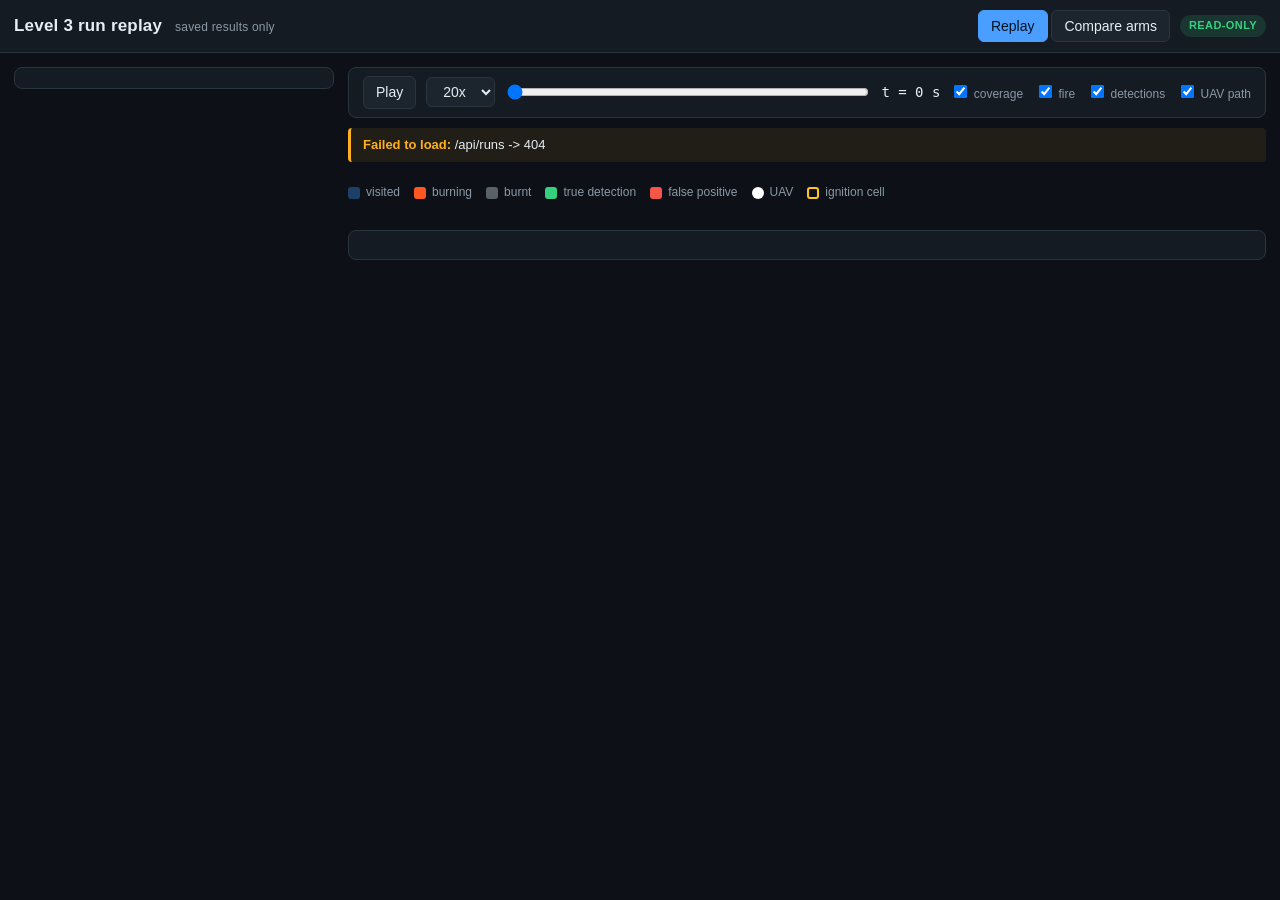
==== dashboard/static/replay.html @ 6fa2064e "Add read-only Level 3 replay dashboard for saved pilot runs Lists completed/interrupted/not-run runs" ====
<!doctype html>
<html lang="en">
  <head>
    <meta charset="utf-8" />
    <meta name="viewport" content="width=device-width, initial-scale=1" />
    <title>Level 3 Run Replay</title>
    <link rel="stylesheet" href="style.css" />
    <link rel="stylesheet" href="replay.css" />
  </head>
  <body>
    <header>
      <h1>Level 3 run replay <small>saved results only</small></h1>
      <div class="head-right">
        <nav class="tabs">
          <button id="tab-replay" class="on">Replay</button>
          <button id="tab-compare">Compare arms</button>
        </nav>
        <span class="badge badge-ok">read-only</span>
      </div>
    </header>

    <div class="layout">
      <aside id="runlist" class="panel"></aside>

      <section id="stage">
        <div class="panel controls">
          <button id="play">Play</button>
          <select id="speed">
            <option value="5">5x</option>
            <option value="20" selected>20x</option>
            <option value="60">60x</option>
          </select>
          <input id="slider" type="range" min="0" max="600" step="1" value="0" />
          <span id="clock" class="mono">t = 0 s</span>
          <span class="layers">
            <label><input type="checkbox" id="l-cov" checked /> coverage</label>
            <label><input type="checkbox" id="l-fire" checked /> fire</label>
            <label><input type="checkbox" id="l-det" checked /> detections</label>
            <label><input type="checkbox" id="l-trail" checked /> UAV path</label>
          </span>
        </div>
        <div id="notice"></div>
        <div id="maps"></div>
        <div class="legend">
          <span><i class="sw sw-visited"></i>visited</span>
          <span><i class="sw sw-burning"></i>burning</span>
          <span><i class="sw sw-burnt"></i>burnt</span>
          <span><i class="sw" style="background:#35d07f"></i>true detection</span>
          <span><i class="sw" style="background:#f4564a"></i>false positive</span>
          <span><i class="sw" style="background:#fff;border-radius:50%"></i>UAV</span>
          <span><i class="sw" style="border:2px solid #ffc61a;background:none"></i>ignition cell</span>
        </div>
        <div id="summary"></div>
        <div id="charts"></div>
        <div id="dets" class="panel"></div>
      </section>
    </div>
    <script src="replay.js"></script>
  </body>
</html>
---- dashboard/static/style.css ----
/* dashboard/static/style.css
   Dark, high-contrast, projector-friendly. Everything sizes off the two
   custom properties below, so a demo room with a bad projector is one edit
   away from readable. */

:root {
  --bg: #0d1117;
  --panel: #151b23;
  --panel-2: #1c242e;
  --line: #2b3540;
  --ink: #e6edf3;
  --ink-dim: #8b98a5;

  --visited: #2d6fb5;
  --traverse: #4a9eff;
  --burning: #ff5722;
  --burnt: #5a6169;
  --belief: #ffc61a;
  --drone: #35d07f;
  --bad: #f4564a;
  --warn: #ffb020;

  --pad: 14px;
  --radius: 8px;
}

* {
  box-sizing: border-box;
}

body {
  margin: 0;
  background: var(--bg);
  color: var(--ink);
  font:
    14px/1.45 -apple-system,
    BlinkMacSystemFont,
    "Segoe UI",
    Roboto,
    sans-serif;
}

.mono,
.feed,
.fleet-row .kv {
  font-family: ui-monospace, SFMono-Regular, Menlo, monospace;
}

/* ---------- header ---------- */
header {
  display: flex;
  align-items: center;
  justify-content: space-between;
  gap: var(--pad);
  padding: 10px var(--pad);
  background: var(--panel);
  border-bottom: 1px solid var(--line);
}
header h1 {
  margin: 0;
  font-size: 17px;
  font-weight: 600;
  letter-spacing: 0.2px;
}
.head-right {
  display: flex;
  align-items: center;
  gap: 10px;
}

.badge {
  font-size: 11px;
  font-weight: 600;
  letter-spacing: 0.4px;
  padding: 3px 9px;
  border-radius: 999px;
  text-transform: uppercase;
}
.badge-ok {
  background: rgba(53, 208, 127, 0.15);
  color: var(--drone);
}
.badge-bad {
  background: rgba(244, 86, 74, 0.15);
  color: var(--bad);
}
.badge-warn {
  background: rgba(255, 176, 32, 0.16);
  color: var(--warn);
}

/* ---------- layout ---------- */
main {
  display: grid;
  grid-template-columns: minmax(420px, 1fr) minmax(320px, 420px);
  gap: var(--pad);
  padding: var(--pad);
  align-items: start;
}
@media (max-width: 900px) {
  main {
    grid-template-columns: 1fr;
  }
}

.panel {
  background: var(--panel);
  border: 1px solid var(--line);
  border-radius: var(--radius);
  padding: var(--pad);
}
.side {
  display: flex;
  flex-direction: column;
  gap: var(--pad);
}

.panel-head {
  display: flex;
  align-items: center;
  justify-content: space-between;
  margin-bottom: 10px;
}
.panel-head h2 {
  margin: 0;
  font-size: 12px;
  font-weight: 600;
  text-transform: uppercase;
  letter-spacing: 0.8px;
  color: var(--ink-dim);
}

/* ---------- map ---------- */
canvas#map {
  width: 100%;
  height: auto;
  display: block;
  background: #05080c;
  border: 1px solid var(--line);
  border-radius: 4px;
  image-rendering: pixelated;
}
.layers {
  display: flex;
  gap: 12px;
  font-size: 12px;
  color: var(--ink-dim);
}
.layers label {
  cursor: pointer;
  user-select: none;
}

.legend {
  display: flex;
  flex-wrap: wrap;
  gap: 14px;
  margin-top: 10px;
  font-size: 12px;
  color: var(--ink-dim);
}
.legend span {
  display: flex;
  align-items: center;
  gap: 6px;
}
.sw {
  width: 12px;
  height: 12px;
  border-radius: 3px;
  display: inline-block;
}
.sw-visited {
  background: var(--visited);
  opacity: 0.5;
}
.sw-traverse {
  background: var(--traverse);
  opacity: 0.75;
}
.sw-burning {
  background: var(--burning);
}
.sw-burnt {
  background: var(--burnt);
}
.sw-belief {
  background: var(--belief);
  opacity: 0.7;
}
.sw-drone {
  background: var(--drone);
  border-radius: 50%;
}

.stats {
  display: grid;
  grid-template-columns: repeat(auto-fit, minmax(105px, 1fr));
  gap: 8px;
  margin-top: 12px;
}
.stat {
  background: var(--panel-2);
  border-radius: 6px;
  padding: 8px 10px;
}
.stat .k {
  font-size: 10px;
  text-transform: uppercase;
  letter-spacing: 0.6px;
  color: var(--ink-dim);
}
.stat .v {
  font-size: 19px;
  font-weight: 600;
  font-variant-numeric: tabular-nums;
}

/* ---------- perception ---------- */
.perception .big {
  display: flex;
  align-items: baseline;
  justify-content: space-between;
  padding: 7px 0;
  border-bottom: 1px solid var(--line);
}
.perception .big:last-child {
  border-bottom: 0;
}
.perception .label {
  color: var(--ink-dim);
  font-size: 13px;
}
.perception .value {
  font-size: 26px;
  font-weight: 700;
  font-variant-numeric: tabular-nums;
}
.value.smoke {
  color: var(--belief);
}
.value.fire {
  color: var(--burning);
}
.value.dim {
  color: var(--ink-dim);
}

.bar {
  height: 5px;
  background: var(--panel-2);
  border-radius: 3px;
  overflow: hidden;
  margin-top: 3px;
}
.bar > i {
  display: block;
  height: 100%;
  transition: width 0.25s ease;
}

/* ---------- feed ---------- */
.feed {
  max-height: 190px;
  overflow-y: auto;
  font-size: 12px;
}
.feed .row {
  display: flex;
  gap: 8px;
  align-items: center;
  padding: 4px 0;
  border-bottom: 1px solid var(--line);
}
.feed .row:last-child {
  border-bottom: 0;
}
.feed .t {
  color: var(--ink-dim);
  min-width: 52px;
}
.tick {
  color: var(--drone);
}
.cross {
  color: var(--bad);
}

/* ---------- fleet ---------- */
.fleet-row {
  background: var(--panel-2);
  border-radius: 6px;
  padding: 9px 10px;
  margin-bottom: 8px;
  border-left: 3px solid var(--drone);
}
.fleet-row.stale {
  border-left-color: var(--bad);
  opacity: 0.55;
}
.fleet-row .name {
  display: flex;
  justify-content: space-between;
  align-items: center;
  font-weight: 600;
  margin-bottom: 5px;
}
.fleet-row .kv {
  display: grid;
  grid-template-columns: repeat(2, 1fr);
  gap: 2px 12px;
  font-size: 11.5px;
  color: var(--ink-dim);
}
.fleet-row .kv b {
  color: var(--ink);
  font-weight: 500;
}
.pill {
  font-size: 10px;
  padding: 2px 7px;
  border-radius: 999px;
  background: rgba(255, 87, 34, 0.18);
  color: var(--burning);
  font-weight: 600;
}

.empty {
  color: var(--ink-dim);
  font-size: 12.5px;
  font-style: italic;
  padding: 6px 0;
}

/* ---------- end overlay ---------- */
.ended {
  position: fixed;
  left: 50%;
  bottom: 20px;
  transform: translateX(-50%);
  background: var(--warn);
  color: #101418;
  padding: 9px 20px;
  border-radius: 999px;
  font-weight: 600;
  box-shadow: 0 6px 20px rgba(0, 0, 0, 0.45);
}
---- dashboard/static/replay.css ----
/* replay.css — extends style.css (variables, header, badge, panel, legend, layers). */
header h1 small { font-weight: 400; font-size: 12px; color: var(--ink-dim); margin-left: 8px; }
.tabs button, .controls button, .controls select {
  background: var(--panel-2); color: var(--ink); border: 1px solid var(--line);
  border-radius: 6px; padding: 5px 12px; font: inherit; cursor: pointer;
}
.tabs button.on { background: var(--traverse); color: #05121f; border-color: var(--traverse); }

.layout { display: grid; grid-template-columns: 320px 1fr; gap: var(--pad); padding: var(--pad); align-items: start; }
@media (max-width: 900px) { .layout { grid-template-columns: 1fr; } }
#runlist { max-height: calc(100vh - 80px); overflow: auto; padding: 10px; }
#runlist h3 { margin: 14px 0 4px; font-size: 12px; letter-spacing: .5px; text-transform: uppercase; color: var(--ink-dim); }
#runlist h3:first-child { margin-top: 0; }
#runlist .grp { font-size: 12px; color: var(--ink-dim); margin: 8px 0 2px; }
.run { display: block; width: 100%; text-align: left; background: none; color: var(--ink); border: 1px solid transparent;
  border-radius: 6px; padding: 5px 8px; font: inherit; cursor: pointer; }
.run:hover { background: var(--panel-2); }
.run.sel { border-color: var(--traverse); background: var(--panel-2); }
.run .sub { display: block; font-size: 11px; color: var(--ink-dim); }
.run.gone { color: var(--ink-dim); cursor: default; border: 1px dashed var(--line); }
.run.gone:hover { background: none; }
.tag { font-size: 10px; padding: 1px 6px; border-radius: 999px; margin-left: 6px; text-transform: uppercase; }
.tag.ok { background: rgba(53,208,127,.15); color: var(--drone); }
.tag.bad { background: rgba(244,86,74,.15); color: var(--bad); }
.tag.warn { background: rgba(255,176,32,.15); color: var(--warn); }

.controls { display: flex; flex-wrap: wrap; align-items: center; gap: 10px; padding: 8px var(--pad); }
.controls input[type=range] { flex: 1 1 220px; }
#notice .miss { margin-top: 10px; padding: 8px 12px; border-left: 3px solid var(--warn); background: rgba(255,176,32,.08);
  border-radius: 4px; font-size: 13px; }
#notice .miss b { color: var(--warn); }
#maps { display: flex; flex-wrap: wrap; gap: var(--pad); margin-top: var(--pad); }
.mapbox { flex: 1 1 300px; max-width: 560px; }
.mapbox h2 { margin: 0 0 4px; font-size: 14px; }
.mapbox canvas { width: 100%; aspect-ratio: 1; display: block; background: #05080c; border: 1px solid var(--line); border-radius: 6px; }
.mapbox .nodata { aspect-ratio: 1; display: flex; align-items: center; justify-content: center; text-align: center; padding: 20px;
  border: 1px dashed var(--bad); border-radius: 6px; color: var(--ink-dim); font-size: 13px; }
.legend { margin-top: 8px; }
#summary, #charts { margin-top: var(--pad); }
table.sum { border-collapse: collapse; width: 100%; font-size: 13px; }
table.sum th, table.sum td { border-bottom: 1px solid var(--line); padding: 4px 8px; text-align: right; }
table.sum th:first-child, table.sum td:first-child { text-align: left; }
table.sum td.na { color: var(--bad); }
#charts { display: flex; flex-wrap: wrap; gap: var(--pad); }
.chart { flex: 1 1 340px; }
.chart h2 { margin: 0 0 4px; font-size: 13px; font-weight: 600; }
.chart canvas { width: 100%; height: 190px; display: block; background: var(--panel); border: 1px solid var(--line); border-radius: 6px; }
.chart .key { font-size: 11px; color: var(--ink-dim); margin-top: 2px; }
.chart .key i { display: inline-block; width: 10px; height: 3px; margin: 0 4px 2px 8px; }
#dets { margin-top: var(--pad); max-height: 260px; overflow: auto; font-size: 12px; }
#dets table { width: 100%; border-collapse: collapse; }
#dets td, #dets th { padding: 2px 8px; text-align: right; }
#dets .fp { color: var(--bad); } #dets .tp { color: var(--drone); }
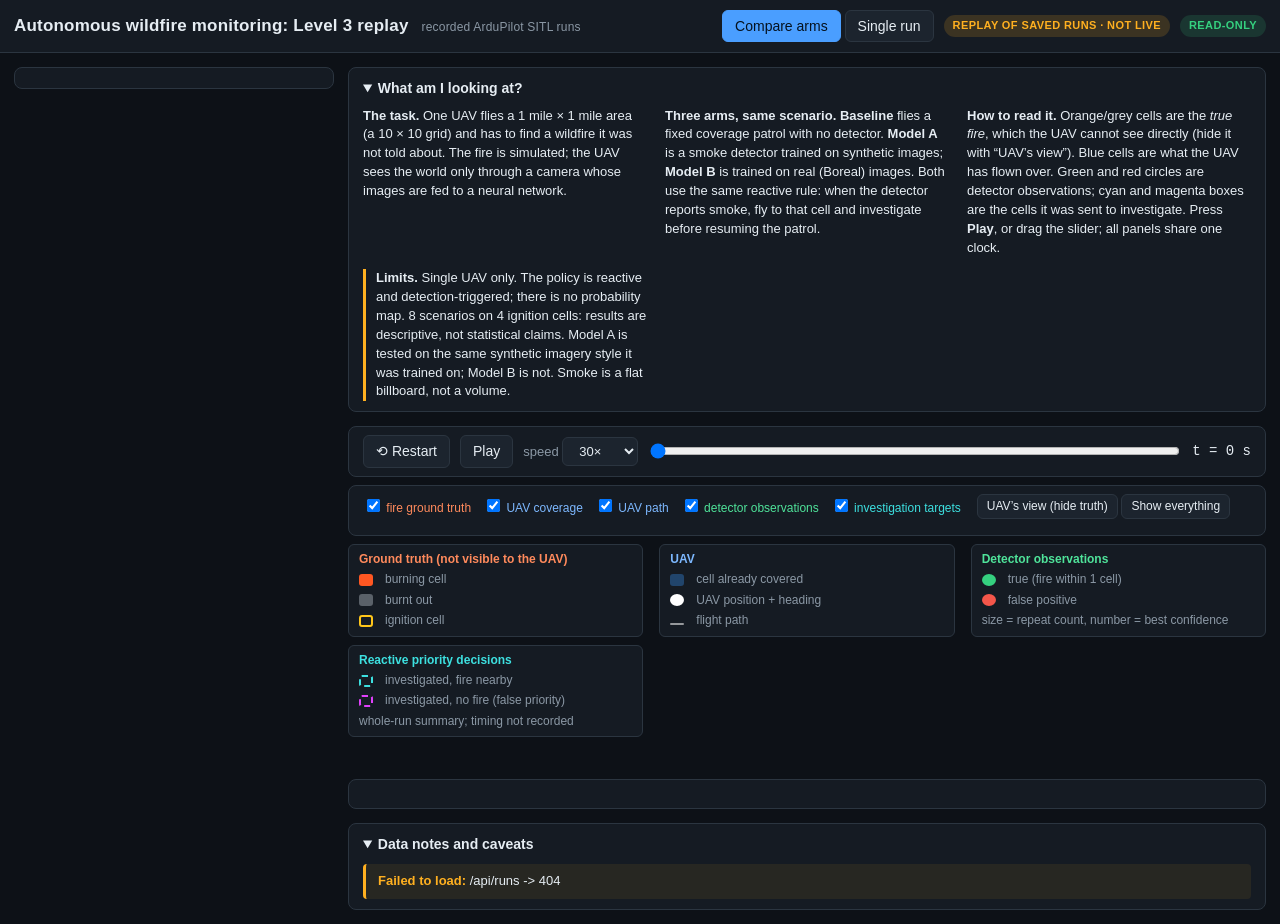
==== commit e72db666: "Replay dashboard for the 56 final Level 3 runs: compare view, metrics table, layer toggles, unvisite" ====
--- a/dashboard/static/replay.html
+++ b/dashboard/static/replay.html
@@ -3,18 +3,19 @@
   <head>
     <meta charset="utf-8" />
     <meta name="viewport" content="width=device-width, initial-scale=1" />
-    <title>Level 3 Run Replay</title>
+    <title>Wildfire Monitoring: Level 3 Replay</title>
     <link rel="stylesheet" href="style.css" />
     <link rel="stylesheet" href="replay.css" />
   </head>
   <body>
     <header>
-      <h1>Level 3 run replay <small>saved results only</small></h1>
+      <h1>Autonomous wildfire monitoring: Level 3 replay <small>recorded ArduPilot SITL runs</small></h1>
       <div class="head-right">
         <nav class="tabs">
-          <button id="tab-replay" class="on">Replay</button>
-          <button id="tab-compare">Compare arms</button>
+          <button id="tab-compare" class="on">Compare arms</button>
+          <button id="tab-replay">Single run</button>
         </nav>
+        <span class="badge badge-warn" title="Nothing here is simulated live: every frame is read from files saved by the finished experiments.">REPLAY of saved runs · not live</span>
         <span class="badge badge-ok">read-only</span>
       </div>
     </header>
@@ -23,36 +24,77 @@
       <aside id="runlist" class="panel"></aside>
 
       <section id="stage">
+        <details id="explain" class="panel explain" open>
+          <summary>What am I looking at?</summary>
+          <div class="ex-grid">
+            <p><b>The task.</b> One UAV flies a 1 mile × 1 mile area (a 10 × 10 grid) and has to find a wildfire it was not told about.
+              The fire is simulated; the UAV sees the world only through a camera whose images are fed to a neural network.</p>
+            <p><b>Three arms, same scenario.</b> <b>Baseline</b> flies a fixed coverage patrol with no detector.
+              <b>Model A</b> is a smoke detector trained on synthetic images; <b>Model B</b> is trained on real (Boreal) images.
+              Both use the same reactive rule: when the detector reports smoke, fly to that cell and investigate before resuming the patrol.</p>
+            <p><b>How to read it.</b> Orange/grey cells are the <i>true fire</i>, which the UAV cannot see directly (hide it with “UAV’s view”).
+              Blue cells are what the UAV has flown over. Green and red circles are detector observations; cyan and magenta boxes are the cells it was sent to investigate.
+              Press <b>Play</b>, or drag the slider; all panels share one clock.</p>
+            <p class="caveat"><b>Limits.</b> Single UAV only. The policy is reactive and detection-triggered; there is no probability map.
+              8 scenarios on 4 ignition cells: results are descriptive, not statistical claims.
+              Model A is tested on the same synthetic imagery style it was trained on; Model B is not. Smoke is a flat billboard, not a volume.</p>
+          </div>
+        </details>
+
         <div class="panel controls">
-          <button id="play">Play</button>
-          <select id="speed">
-            <option value="5">5x</option>
-            <option value="20" selected>20x</option>
-            <option value="60">60x</option>
-          </select>
-          <input id="slider" type="range" min="0" max="600" step="1" value="0" />
+          <button id="restart" title="Back to t = 0 and play (Home)">⟲ Restart</button>
+          <button id="play" title="Space">Play</button>
+          <label>speed
+            <select id="speed">
+              <option value="1">1×</option>
+              <option value="5">5×</option>
+              <option value="10">10×</option>
+              <option value="30" selected>30×</option>
+              <option value="60">60×</option>
+              <option value="120">120×</option>
+            </select>
+          </label>
+          <input id="slider" type="range" min="0" max="600" step="1" value="0" aria-label="timeline" />
           <span id="clock" class="mono">t = 0 s</span>
+        </div>
+        <div class="panel layerbar">
           <span class="layers">
-            <label><input type="checkbox" id="l-cov" checked /> coverage</label>
-            <label><input type="checkbox" id="l-fire" checked /> fire</label>
-            <label><input type="checkbox" id="l-det" checked /> detections</label>
-            <label><input type="checkbox" id="l-trail" checked /> UAV path</label>
+            <label class="g-truth"><input type="checkbox" id="l-fire" checked /> fire ground truth</label>
+            <label class="g-uav"><input type="checkbox" id="l-cov" checked /> UAV coverage</label>
+            <label class="g-uav"><input type="checkbox" id="l-trail" checked /> UAV path</label>
+            <label class="g-det"><input type="checkbox" id="l-det" checked /> detector observations</label>
+            <label class="g-pri"><input type="checkbox" id="l-inv" checked /> investigation targets</label>
           </span>
+          <span class="presets">
+            <button id="pre-uav" title="Hide the fire truth: shows only what the UAV has covered and detected">UAV’s view (hide truth)</button>
+            <button id="pre-all">Show everything</button>
+          </span>
+          <span id="jumps" class="jumps"></span>
         </div>
-        <div id="notice"></div>
+        <div class="legend legend4">
+          <div><b class="g-truth">Ground truth (not visible to the UAV)</b>
+            <span><i class="sw sw-burning"></i>burning cell</span>
+            <span><i class="sw sw-burnt"></i>burnt out</span>
+            <span><i class="sw" style="border:2px solid #ffc61a;background:none"></i>ignition cell</span></div>
+          <div><b class="g-uav">UAV</b>
+            <span><i class="sw sw-visited"></i>cell already covered</span>
+            <span><i class="sw" style="background:#fff;border-radius:50%"></i>UAV position + heading</span>
+            <span><i class="sw" style="background:rgba(255,255,255,.55);height:2px;margin-top:6px"></i>flight path</span></div>
+          <div><b class="g-det">Detector observations</b>
+            <span><i class="sw" style="background:#35d07f;border-radius:50%"></i>true (fire within 1 cell)</span>
+            <span><i class="sw" style="background:#f4564a;border-radius:50%"></i>false positive</span>
+            <span class="dim">size = repeat count, number = best confidence</span></div>
+          <div><b class="g-pri">Reactive priority decisions</b>
+            <span><i class="sw" style="border:2px dashed #3de0e0;background:none"></i>investigated, fire nearby</span>
+            <span><i class="sw" style="border:2px dashed #e040fb;background:none"></i>investigated, no fire (false priority)</span>
+            <span class="dim">whole-run summary; timing not recorded</span></div>
+        </div>
+        <div id="banner"></div>
         <div id="maps"></div>
-        <div class="legend">
-          <span><i class="sw sw-visited"></i>visited</span>
-          <span><i class="sw sw-burning"></i>burning</span>
-          <span><i class="sw sw-burnt"></i>burnt</span>
-          <span><i class="sw" style="background:#35d07f"></i>true detection</span>
-          <span><i class="sw" style="background:#f4564a"></i>false positive</span>
-          <span><i class="sw" style="background:#fff;border-radius:50%"></i>UAV</span>
-          <span><i class="sw" style="border:2px solid #ffc61a;background:none"></i>ignition cell</span>
-        </div>
         <div id="summary"></div>
         <div id="charts"></div>
         <div id="dets" class="panel"></div>
+        <details id="notes" class="panel notes"><summary>Data notes and caveats</summary><div id="notice"></div></details>
       </section>
     </div>
     <script src="replay.js"></script>
--- a/dashboard/static/replay.css
+++ b/dashboard/static/replay.css
@@ -51,3 +51,31 @@
 #dets table { width: 100%; border-collapse: collapse; }
 #dets td, #dets th { padding: 2px 8px; text-align: right; }
 #dets .fp { color: var(--bad); } #dets .tp { color: var(--drone); }
+
+/* ---- demo additions ---- */
+.explain { padding: 10px 14px; margin-bottom: var(--pad); }
+.explain summary, .notes summary { cursor: pointer; font-weight: 600; }
+.ex-grid { display: grid; grid-template-columns: repeat(auto-fit, minmax(260px, 1fr)); gap: 4px 18px; font-size: 13px; line-height: 1.45; }
+.ex-grid p { margin: 8px 0 0; }
+.ex-grid .caveat { border-left: 3px solid var(--warn); padding-left: 10px; }
+.layerbar { display: flex; flex-wrap: wrap; align-items: center; gap: 8px 16px; padding: 8px var(--pad); margin-top: 8px; font-size: 13px; }
+.layerbar button, .jump { background: var(--panel-2); color: var(--ink); border: 1px solid var(--line); border-radius: 6px; padding: 3px 9px; font: inherit; font-size: 12px; cursor: pointer; }
+.layerbar button:hover, .jump:hover { border-color: var(--traverse); }
+.jumps { flex: 1 1 100%; font-size: 12px; color: var(--ink-dim); display: flex; flex-wrap: wrap; gap: 6px; align-items: center; }
+.g-truth { color: #ff8a5c; } .g-uav { color: #7db8ff; } .g-det { color: #4fe39a; } .g-pri { color: #3de0e0; }
+.controls label { font-size: 13px; color: var(--ink-dim); }
+.legend4 { display: grid; grid-template-columns: repeat(auto-fit, minmax(230px, 1fr)); gap: 8px 16px; font-size: 12px; margin-top: 8px; }
+.legend4 > div { display: flex; flex-direction: column; gap: 3px; padding: 6px 10px; background: var(--panel); border: 1px solid var(--line); border-radius: 6px; }
+.legend4 .dim, .dim { color: var(--ink-dim); }
+.legend4 .sw { display: inline-block; width: 14px; height: 12px; margin-right: 6px; vertical-align: middle; }
+.banner { padding: 8px var(--pad); margin-top: 8px; font-size: 13px; }
+.mapbox .live { font-size: 12px; margin-top: 4px; min-height: 16px; }
+td.cap { color: var(--warn); } td.cap sup { font-size: 9px; margin-left: 3px; }
+.tscroll { overflow-x: auto; }
+table.sum th { font-size: 12px; vertical-align: bottom; }
+.sumh { margin: 0 0 6px; font-size: 14px; }
+.notes { padding: 10px 14px; margin-top: var(--pad); }
+#notice .miss.dim { border-left-color: var(--line); } #notice .miss.dim b { color: var(--ink); }
+#runlist select { width: 100%; background: var(--panel-2); color: var(--ink); border: 1px solid var(--line); border-radius: 6px; padding: 5px; font: inherit; }
+#runlist .hint { font-size: 11px; color: var(--ink-dim); margin-top: 4px; line-height: 1.35; } #runlist .hint.warn { color: var(--warn); }
+#runlist .sel-l { display: block; font-size: 12px; color: var(--ink-dim); margin-top: 6px; }
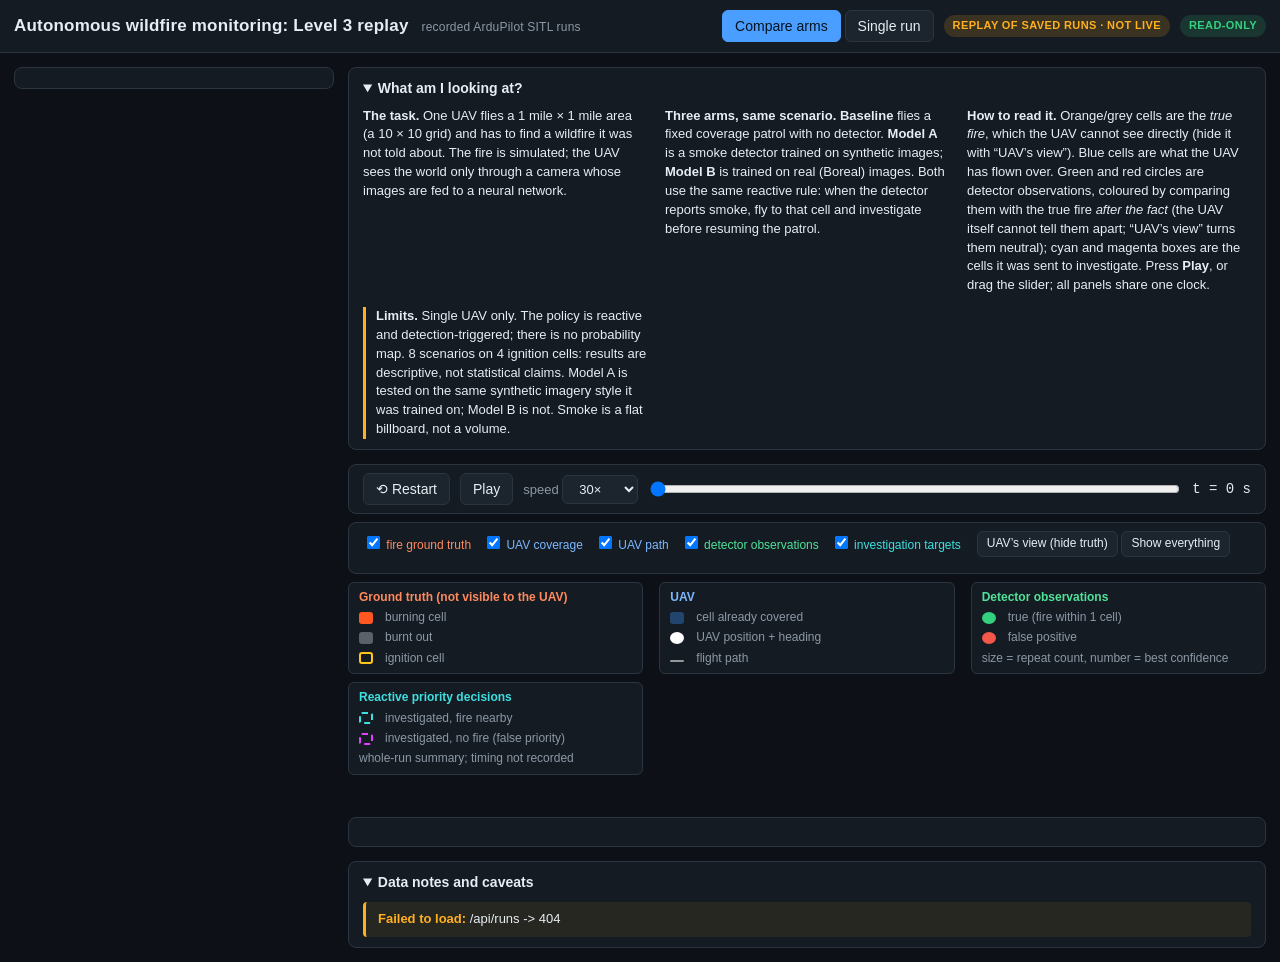
==== commit 9a0b735d: "Replay: in UAV's view, detections and investigation boxes lose their ground-truth colouring; snapsho" ====
--- a/dashboard/static/replay.html
+++ b/dashboard/static/replay.html
@@ -33,7 +33,7 @@
               <b>Model A</b> is a smoke detector trained on synthetic images; <b>Model B</b> is trained on real (Boreal) images.
               Both use the same reactive rule: when the detector reports smoke, fly to that cell and investigate before resuming the patrol.</p>
             <p><b>How to read it.</b> Orange/grey cells are the <i>true fire</i>, which the UAV cannot see directly (hide it with “UAV’s view”).
-              Blue cells are what the UAV has flown over. Green and red circles are detector observations; cyan and magenta boxes are the cells it was sent to investigate.
+              Blue cells are what the UAV has flown over. Green and red circles are detector observations, coloured by comparing them with the true fire <i>after the fact</i> (the UAV itself cannot tell them apart; “UAV’s view” turns them neutral); cyan and magenta boxes are the cells it was sent to investigate.
               Press <b>Play</b>, or drag the slider; all panels share one clock.</p>
             <p class="caveat"><b>Limits.</b> Single UAV only. The policy is reactive and detection-triggered; there is no probability map.
               8 scenarios on 4 ignition cells: results are descriptive, not statistical claims.
@@ -66,7 +66,7 @@
             <label class="g-pri"><input type="checkbox" id="l-inv" checked /> investigation targets</label>
           </span>
           <span class="presets">
-            <button id="pre-uav" title="Hide the fire truth: shows only what the UAV has covered and detected">UAV’s view (hide truth)</button>
+            <button id="pre-uav" title="Hide the fire truth: shows only what the UAV has covered, detected and chosen to investigate. Detections and investigation boxes turn neutral because telling true from false needs the hidden fire.">UAV’s view (hide truth)</button>
             <button id="pre-all">Show everything</button>
           </span>
           <span id="jumps" class="jumps"></span>
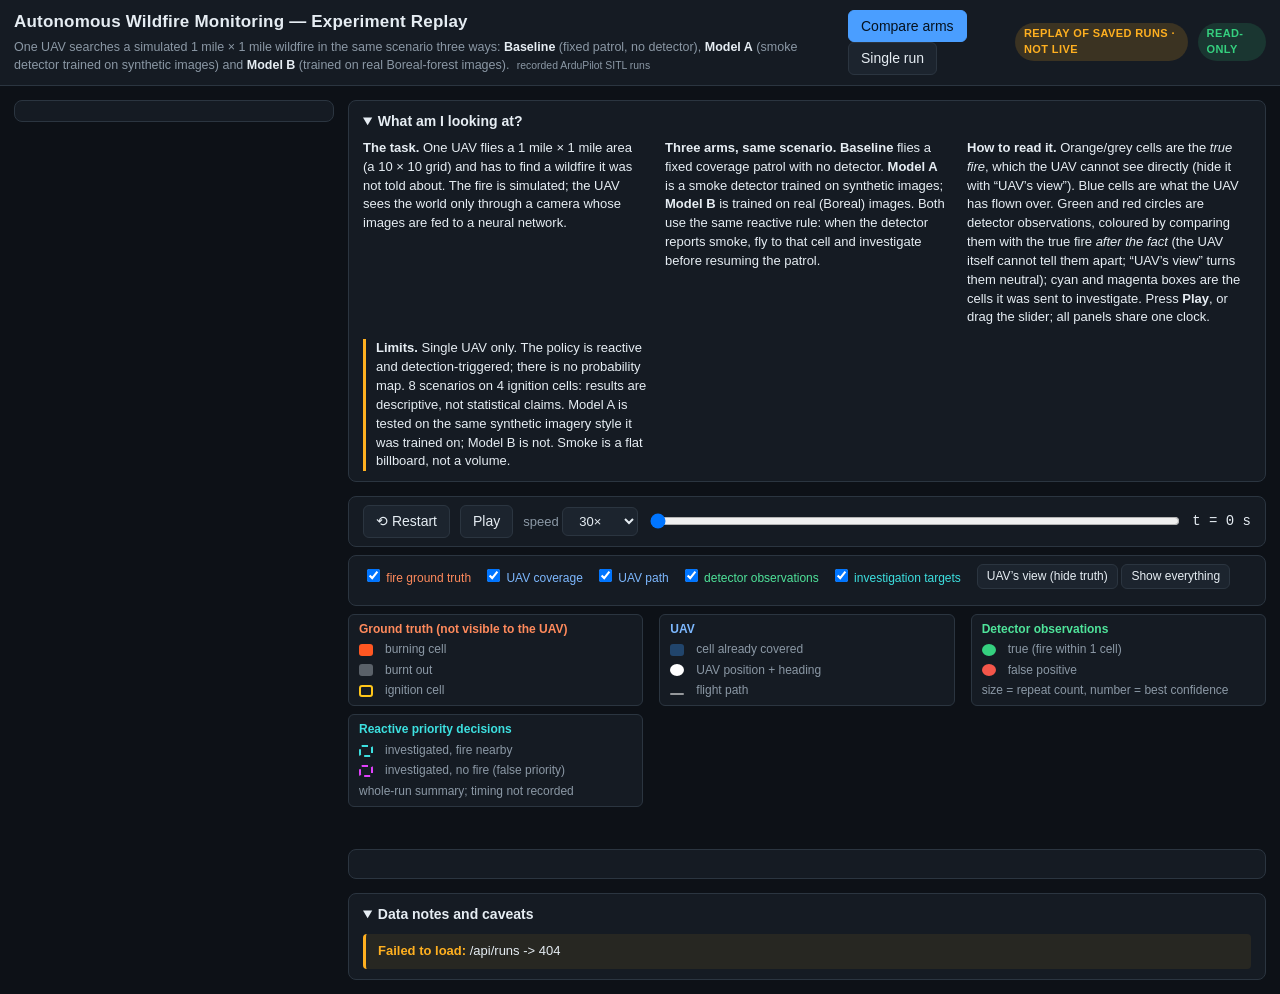
==== commit 91b9e6ab: "Replay: new heading and subtitle; explicit 0-600 s reporting window (9 late records kept as late_det" ====
--- a/dashboard/static/replay.html
+++ b/dashboard/static/replay.html
@@ -3,13 +3,18 @@
   <head>
     <meta charset="utf-8" />
     <meta name="viewport" content="width=device-width, initial-scale=1" />
-    <title>Wildfire Monitoring: Level 3 Replay</title>
+    <title>Autonomous Wildfire Monitoring — Experiment Replay</title>
     <link rel="stylesheet" href="style.css" />
     <link rel="stylesheet" href="replay.css" />
   </head>
   <body>
     <header>
-      <h1>Autonomous wildfire monitoring: Level 3 replay <small>recorded ArduPilot SITL runs</small></h1>
+      <div class="titleblock">
+        <h1>Autonomous Wildfire Monitoring — Experiment Replay</h1>
+        <p class="subtitle">One UAV searches a simulated 1 mile × 1 mile wildfire in the same scenario three ways: <b>Baseline</b> (fixed patrol, no detector),
+          <b>Model A</b> (smoke detector trained on synthetic images) and <b>Model B</b> (trained on real Boreal-forest images).
+          <small>recorded ArduPilot SITL runs</small></p>
+      </div>
       <div class="head-right">
         <nav class="tabs">
           <button id="tab-compare" class="on">Compare arms</button>
--- a/dashboard/static/replay.css
+++ b/dashboard/static/replay.css
@@ -79,3 +79,9 @@
 #runlist select { width: 100%; background: var(--panel-2); color: var(--ink); border: 1px solid var(--line); border-radius: 6px; padding: 5px; font: inherit; }
 #runlist .hint { font-size: 11px; color: var(--ink-dim); margin-top: 4px; line-height: 1.35; } #runlist .hint.warn { color: var(--warn); }
 #runlist .sel-l { display: block; font-size: 12px; color: var(--ink-dim); margin-top: 6px; }
+
+.titleblock { min-width: 0; max-width: 820px; }
+.titleblock h1 { margin: 0; }
+.subtitle { margin: 4px 0 0; font-size: 12.5px; line-height: 1.4; color: var(--ink-dim); }
+.subtitle b { color: var(--ink); font-weight: 600; }
+.subtitle small { margin-left: 4px; }
